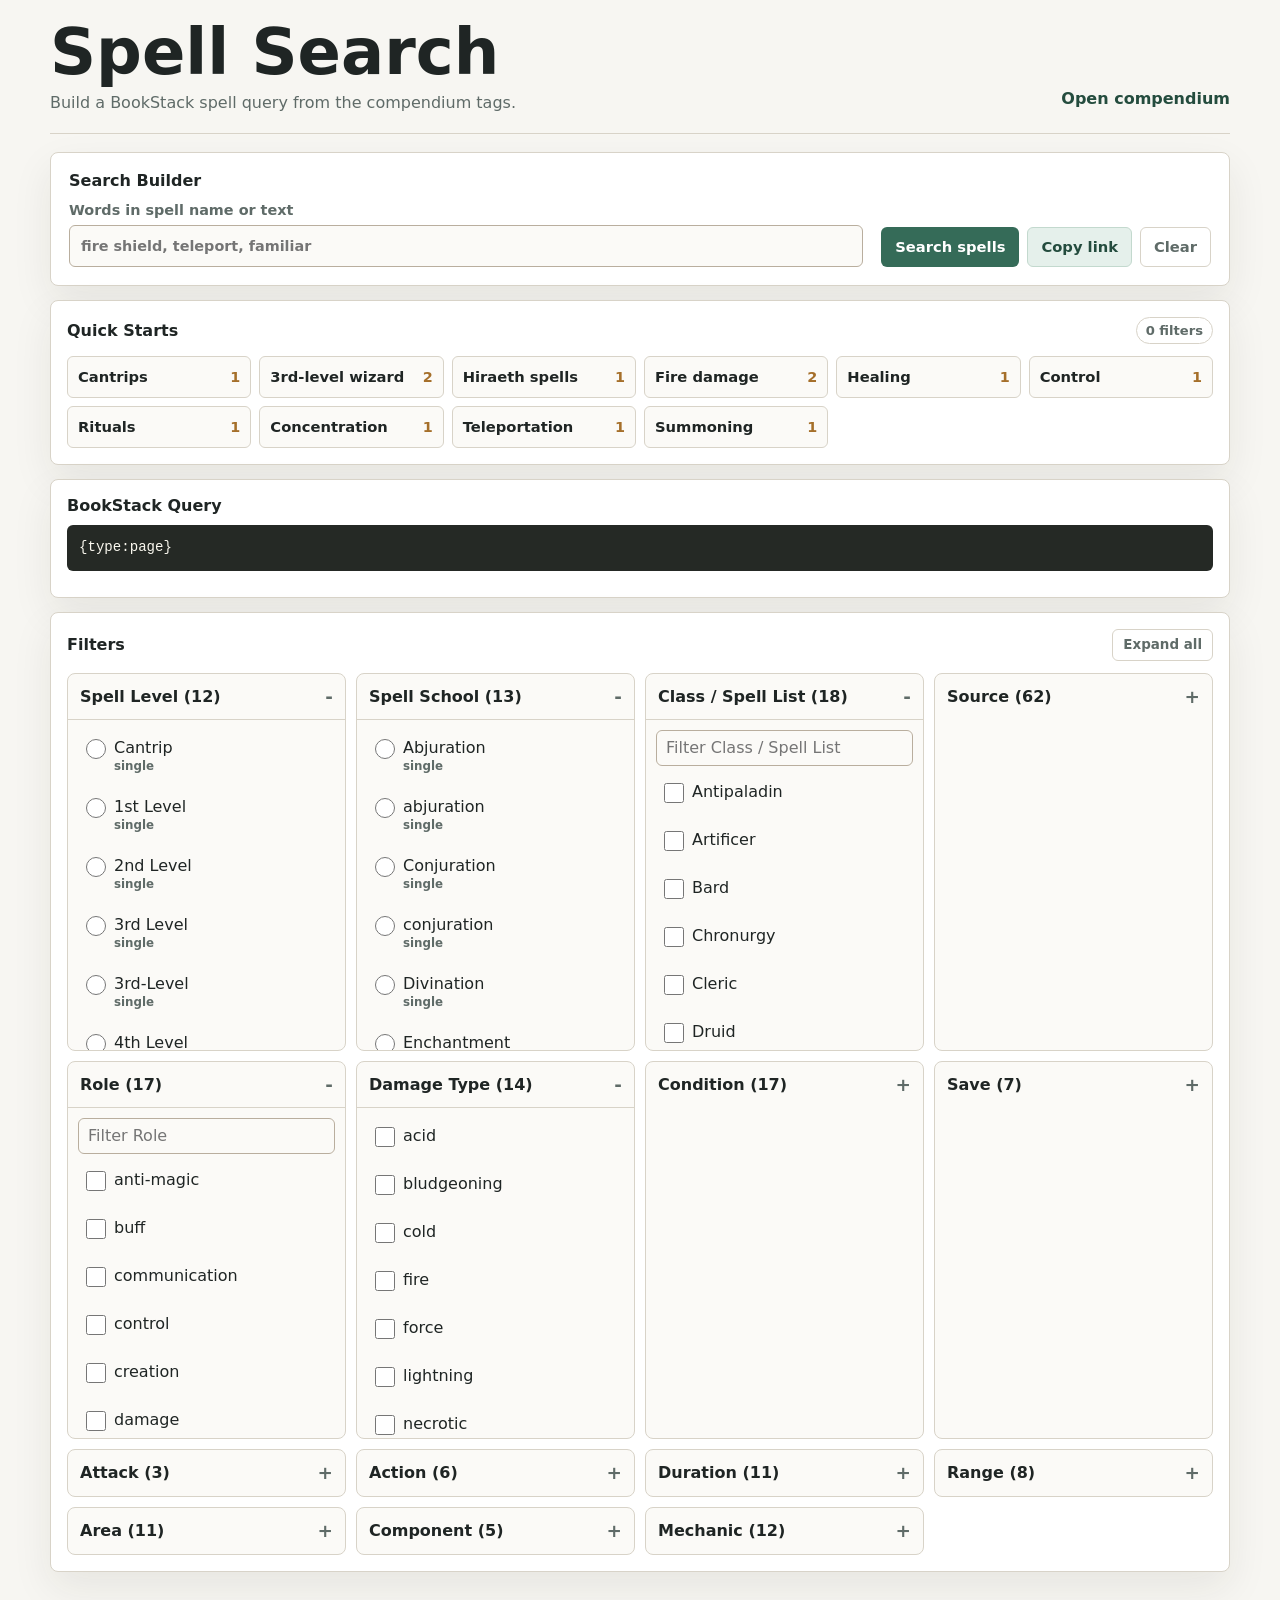
==== index.html @ f4d8d99d "made more accessiable" ====
<!doctype html>
<html lang="en">
  <head>
    <meta charset="utf-8">
    <meta name="viewport" content="width=device-width, initial-scale=1">
    <meta name="color-scheme" content="light">
    <title>HAG Spell Search</title>
    <meta name="description" content="Build BookStack search URLs for the Hiraeth spell compendium.">
    <link rel="stylesheet" href="./styles.css">
  </head>
  <body>
    <main class="shell">
      <header class="masthead">
        <div>
          <h1>Spell Search</h1>
          <p>Build a BookStack spell query from the compendium tags.</p>
        </div>
        <a class="plain-link" href="https://www.hiraeth.wiki/books/athenaeum-aetherius-compendium-of-arcane-grimoires" target="_top" rel="noreferrer">Open compendium</a>
      </header>

      <form id="spell-search-form" action="https://www.hiraeth.wiki/search" method="get" target="_top">
        <input id="bookstack-term" type="hidden" name="term" value="{type:page}">

        <section class="query-panel" aria-labelledby="query-heading">
          <div class="query-copy">
            <h2 id="query-heading">Search Builder</h2>
            <label class="text-field" for="free-text">
              <span>Words in spell name or text</span>
              <input id="free-text" type="search" autocomplete="off" placeholder="fire shield, teleport, familiar">
            </label>
          </div>

          <div class="query-actions">
            <button class="primary-button" type="submit">Search spells</button>
            <button class="secondary-button" type="button" data-copy-url>Copy link</button>
            <button class="ghost-button" type="button" data-clear>Clear</button>
          </div>
        </section>

        <section class="quick-panel" aria-labelledby="quick-heading">
          <div class="section-heading">
            <h2 id="quick-heading">Quick Starts</h2>
          <span id="result-count" class="count-badge" aria-live="polite">0 filters</span>
          </div>
          <div id="quick-presets" class="quick-grid"></div>
        </section>

        <section class="preview-panel" aria-labelledby="preview-heading">
          <h2 id="preview-heading">BookStack Query</h2>
          <code id="query-preview">{type:page}</code>
          <div id="selected-chips" class="chips" aria-live="polite"></div>
          <p id="copy-status" class="sr-only" aria-live="polite"></p>
        </section>

        <section class="filters" aria-labelledby="filters-heading">
          <div class="section-heading">
            <h2 id="filters-heading">Filters</h2>
            <button class="ghost-button small" type="button" data-expand-toggle aria-controls="filter-groups" aria-expanded="false">Expand all</button>
          </div>
          <div id="filter-groups" class="filter-grid"></div>
        </section>
      </form>

      <noscript>
        <p class="noscript">JavaScript is required for the builder. You can still use <a href="https://www.hiraeth.wiki/search?term=%7Btype%3Apage%7D" target="_top" rel="noreferrer">BookStack spell search</a>.</p>
      </noscript>
    </main>

    <script src="./app.js" defer></script>
  </body>
</html>
---- styles.css ----
:root {
  --bg: #f7f6f2;
  --surface: #ffffff;
  --surface-strong: #fbfaf7;
  --text: #1f2524;
  --muted: #5f6b68;
  --border: #d8d3c8;
  --border-strong: #b9ae9e;
  --accent: #356b58;
  --accent-dark: #244c3e;
  --accent-soft: #e5f0eb;
  --focus: #9b4f13;
  --focus-soft: rgba(155, 79, 19, 0.24);
  --gold: #a56f2a;
  --danger: #9a3d32;
  --shadow: 0 16px 40px rgba(44, 39, 31, 0.08);
  --radius: 8px;
  --font: ui-sans-serif, system-ui, -apple-system, BlinkMacSystemFont, "Segoe UI", sans-serif;
}

* {
  box-sizing: border-box;
}

html {
  background: var(--bg);
  color: var(--text);
  font-family: var(--font);
}

body {
  margin: 0;
  min-width: 320px;
}

button,
input {
  font: inherit;
}

.shell {
  width: min(1180px, calc(100% - 28px));
  margin: 0 auto;
  padding: 22px 0 32px;
}

.masthead {
  display: flex;
  align-items: end;
  justify-content: space-between;
  gap: 18px;
  margin-bottom: 18px;
  border-bottom: 1px solid var(--border);
  padding-bottom: 18px;
}

h1,
h2,
p {
  margin: 0;
}

h1 {
  font-size: clamp(2rem, 5vw, 4.5rem);
  line-height: 0.95;
  font-weight: 800;
  letter-spacing: 0;
}

h2 {
  font-size: 1rem;
  line-height: 1.2;
  font-weight: 800;
  letter-spacing: 0;
}

p {
  margin-top: 8px;
  color: var(--muted);
  line-height: 1.5;
}

.plain-link {
  align-items: center;
  color: var(--accent-dark);
  display: inline-flex;
  font-weight: 750;
  min-height: 32px;
  text-decoration: none;
  white-space: nowrap;
}

.plain-link:hover {
  text-decoration: underline;
}

.query-panel,
.quick-panel,
.preview-panel,
.filters {
  background: var(--surface);
  border: 1px solid var(--border);
  border-radius: var(--radius);
  box-shadow: var(--shadow);
  margin-bottom: 14px;
}

.query-panel {
  display: grid;
  grid-template-columns: minmax(0, 1fr) auto;
  gap: 18px;
  padding: 18px;
}

.query-copy {
  display: grid;
  gap: 12px;
}

.text-field {
  display: grid;
  gap: 7px;
  color: var(--muted);
  font-size: 0.9rem;
  font-weight: 700;
}

.text-field input,
.group-search {
  width: 100%;
  border: 1px solid var(--border-strong);
  border-radius: 6px;
  background: var(--surface-strong);
  color: var(--text);
  min-height: 42px;
  padding: 9px 11px;
  outline: none;
}

.text-field input:focus,
.group-search:focus {
  border-color: var(--focus);
  box-shadow: 0 0 0 3px var(--focus-soft);
}

.query-actions {
  display: flex;
  align-items: end;
  flex-wrap: wrap;
  justify-content: flex-end;
  gap: 8px;
}

button,
.primary-button,
.secondary-button,
.ghost-button {
  border-radius: 6px;
  border: 1px solid transparent;
  cursor: pointer;
  font-size: 0.92rem;
  font-weight: 800;
  line-height: 1;
  min-height: 40px;
  padding: 0 13px;
  transition: background 150ms ease, border-color 150ms ease, color 150ms ease, transform 150ms ease;
}

button:hover {
  transform: translateY(-1px);
}

button:focus-visible,
a:focus-visible,
summary:focus-visible,
label:has(input:focus-visible) {
  outline: 3px solid var(--focus);
  outline-offset: 2px;
}

.primary-button {
  background: var(--accent);
  color: white;
}

.primary-button:hover {
  background: var(--accent-dark);
}

.secondary-button {
  background: var(--accent-soft);
  border-color: #c3d9ce;
  color: var(--accent-dark);
}

.ghost-button {
  background: transparent;
  border-color: var(--border);
  color: var(--muted);
}

.ghost-button:hover {
  border-color: var(--border-strong);
  color: var(--text);
}

.small {
  min-height: 32px;
  padding: 0 10px;
  font-size: 0.84rem;
}

.quick-panel,
.preview-panel,
.filters {
  padding: 16px;
}

.section-heading {
  display: flex;
  align-items: center;
  justify-content: space-between;
  gap: 12px;
  margin-bottom: 12px;
}

.count-badge {
  border: 1px solid var(--border);
  border-radius: 999px;
  color: var(--muted);
  font-size: 0.82rem;
  font-weight: 800;
  padding: 5px 9px;
  white-space: nowrap;
}

.quick-grid {
  display: grid;
  grid-template-columns: repeat(auto-fit, minmax(160px, 1fr));
  gap: 8px;
}

.quick-button {
  align-items: center;
  background: var(--surface-strong);
  border: 1px solid var(--border);
  color: var(--text);
  display: flex;
  justify-content: space-between;
  min-height: 42px;
  padding: 0 10px;
  text-align: left;
  width: 100%;
}

.quick-button span {
  color: var(--gold);
  font-size: 0.9rem;
  padding-left: 8px;
}

.quick-button:hover {
  border-color: var(--accent);
  background: var(--accent-soft);
}

#query-preview {
  display: block;
  background: #252925;
  border-radius: 6px;
  color: #f9f7ee;
  font-family: ui-monospace, SFMono-Regular, Menlo, Monaco, Consolas, "Liberation Mono", monospace;
  font-size: 0.88rem;
  line-height: 1.55;
  margin-top: 10px;
  overflow-wrap: anywhere;
  padding: 12px;
}

.chips {
  display: flex;
  flex-wrap: wrap;
  gap: 7px;
  margin-top: 10px;
}

.chip {
  align-items: center;
  background: var(--accent-soft);
  border: 1px solid #c3d9ce;
  border-radius: 999px;
  color: var(--accent-dark);
  display: inline-flex;
  font-size: 0.82rem;
  font-weight: 800;
  gap: 6px;
  line-height: 1.1;
  min-height: 30px;
  padding: 0 8px 0 10px;
}

.chip button {
  background: transparent;
  border: 0;
  color: inherit;
  min-height: 22px;
  padding: 0 2px;
}

.filter-grid {
  display: grid;
  grid-template-columns: repeat(auto-fit, minmax(250px, 1fr));
  gap: 10px;
}

details {
  background: var(--surface-strong);
  border: 1px solid var(--border);
  border-radius: var(--radius);
  overflow: clip;
}

summary {
  align-items: center;
  cursor: pointer;
  display: flex;
  justify-content: space-between;
  list-style: none;
  min-height: 46px;
  padding: 0 12px;
  font-weight: 850;
}

summary::-webkit-details-marker {
  display: none;
}

summary::after {
  color: var(--muted);
  content: "+";
  font-size: 1.15rem;
  font-weight: 900;
}

details[open] summary {
  border-bottom: 1px solid var(--border);
}

details[open] summary::after {
  content: "-";
}

.group-body {
  display: grid;
  gap: 8px;
  max-height: 330px;
  overflow: auto;
  padding: 10px;
}

.option-fieldset {
  border: 0;
  display: grid;
  gap: 8px;
  margin: 0;
  min-inline-size: 0;
  padding: 0;
}

.group-search {
  min-height: 36px;
  padding: 7px 9px;
}

.option {
  align-items: start;
  border: 1px solid transparent;
  border-radius: 6px;
  cursor: pointer;
  display: grid;
  gap: 8px;
  grid-template-columns: 20px minmax(0, 1fr);
  min-height: 40px;
  padding: 7px;
}

.option:hover {
  background: #f0ece3;
}

.option input {
  accent-color: var(--accent);
  height: 20px;
  margin: 1px 0 0;
  width: 20px;
}

.option-text {
  overflow-wrap: anywhere;
}

.option-meta {
  color: var(--muted);
  display: block;
  font-size: 0.74rem;
  font-weight: 750;
  margin-top: 2px;
}

.option:has(input:checked) {
  background: var(--accent-soft);
  border-color: #c3d9ce;
}

.is-hidden {
  display: none;
}

.noscript {
  background: white;
  border: 1px solid var(--danger);
  border-radius: var(--radius);
  color: var(--danger);
  padding: 12px;
}

.sr-only {
  border: 0;
  clip: rect(0 0 0 0);
  clip-path: inset(50%);
  height: 1px;
  margin: -1px;
  overflow: hidden;
  padding: 0;
  position: absolute;
  white-space: nowrap;
  width: 1px;
}

@media (max-width: 760px) {
  .shell {
    width: min(100% - 20px, 1180px);
    padding-top: 14px;
  }

  .masthead,
  .query-panel {
    grid-template-columns: 1fr;
  }

  .masthead {
    align-items: start;
  }

  .query-actions {
    justify-content: start;
  }

  .query-actions button {
    flex: 1 1 145px;
  }

  .filter-grid {
    grid-template-columns: 1fr;
  }
}

@media (prefers-reduced-motion: reduce) {
  *,
  *::before,
  *::after {
    scroll-behavior: auto !important;
    transition-duration: 0.01ms !important;
  }

  button:hover {
    transform: none;
  }
}
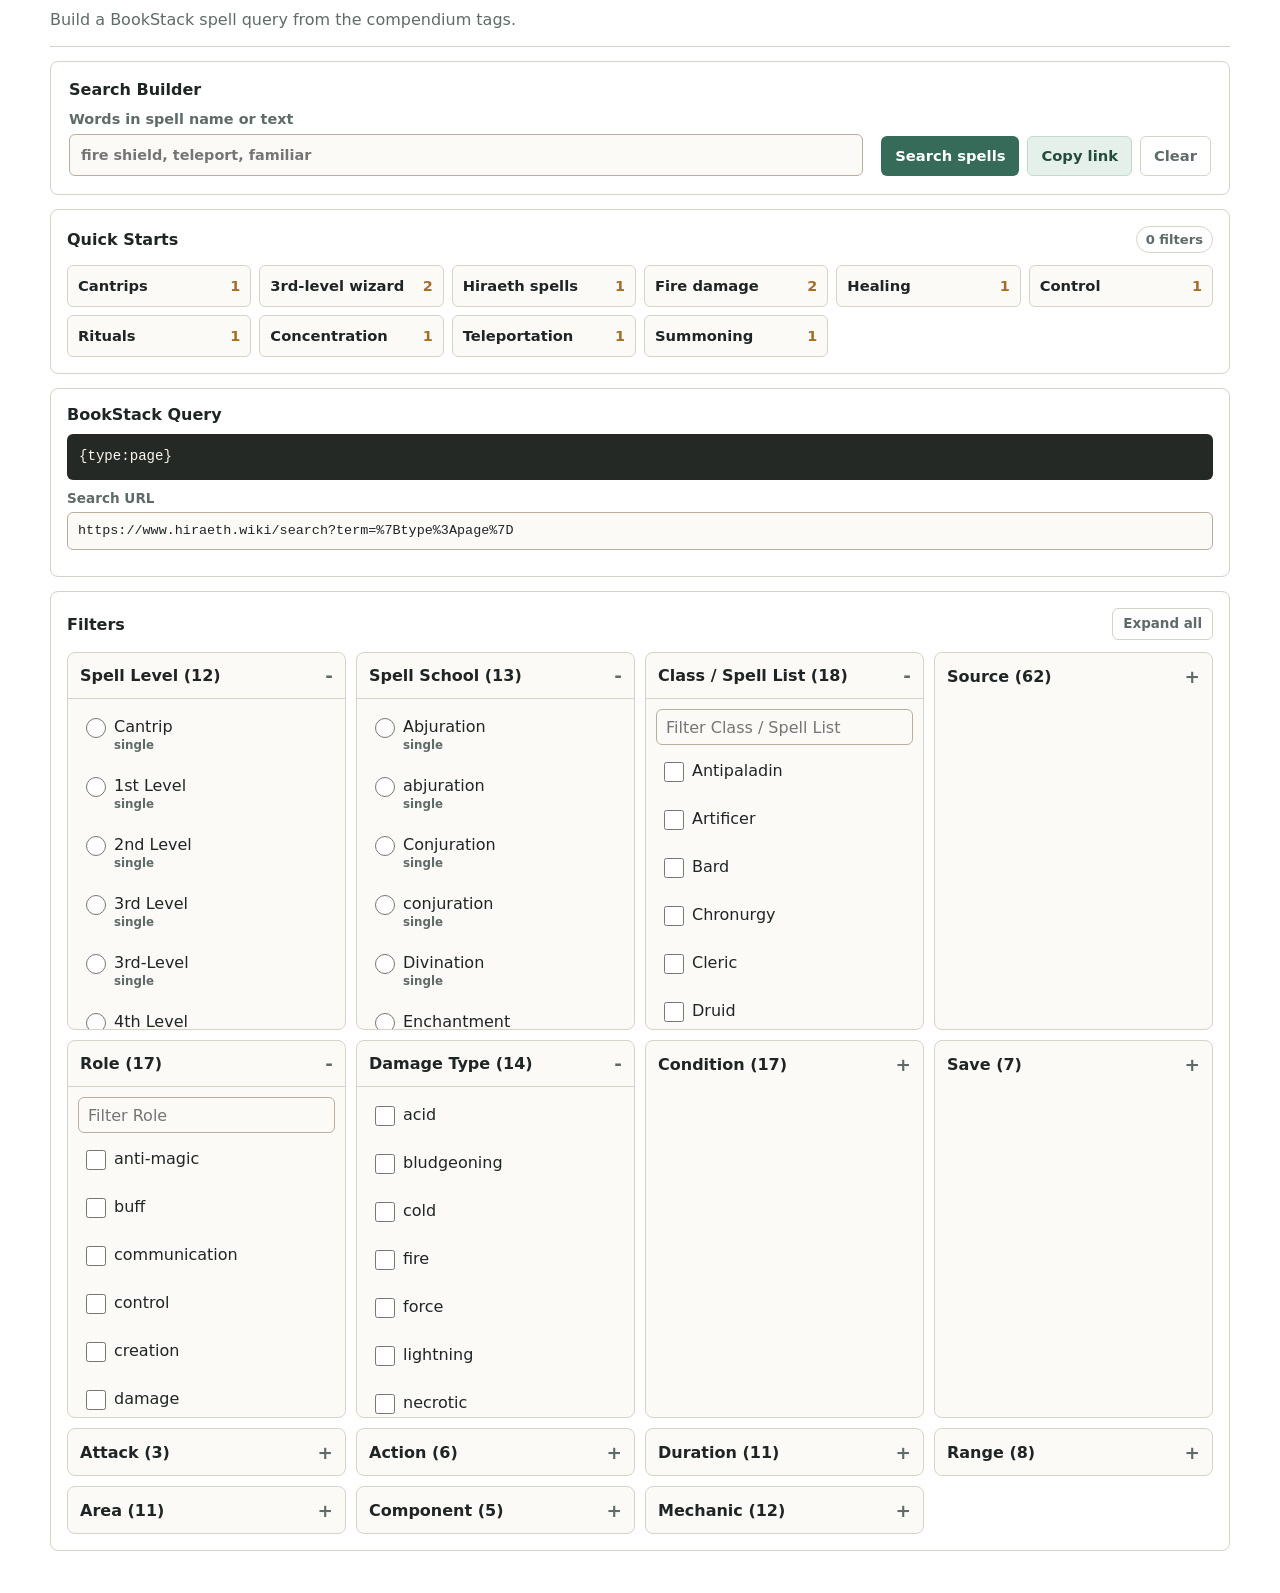
==== commit d5739c22: "Add theme support and URL copy fallback" ====
--- a/index.html
+++ b/index.html
@@ -3,19 +3,23 @@
   <head>
     <meta charset="utf-8">
     <meta name="viewport" content="width=device-width, initial-scale=1">
-    <meta name="color-scheme" content="light">
+    <meta name="color-scheme" content="light dark">
     <title>HAG Spell Search</title>
     <meta name="description" content="Build BookStack search URLs for the Hiraeth spell compendium.">
-    <link rel="stylesheet" href="./styles.css">
+    <link rel="stylesheet" href="./styles.css?v=20260628d">
+    <script>
+      (() => {
+        const theme = new URLSearchParams(window.location.search).get("theme");
+        if (theme === "light" || theme === "dark") document.documentElement.dataset.theme = theme;
+      })();
+    </script>
   </head>
   <body>
     <main class="shell">
       <header class="masthead">
         <div>
-          <h1>Spell Search</h1>
           <p>Build a BookStack spell query from the compendium tags.</p>
         </div>
-        <a class="plain-link" href="https://www.hiraeth.wiki/books/athenaeum-aetherius-compendium-of-arcane-grimoires" target="_top" rel="noreferrer">Open compendium</a>
       </header>
 
       <form id="spell-search-form" action="https://www.hiraeth.wiki/search" method="get" target="_top">
@@ -40,7 +44,7 @@
         <section class="quick-panel" aria-labelledby="quick-heading">
           <div class="section-heading">
             <h2 id="quick-heading">Quick Starts</h2>
-          <span id="result-count" class="count-badge" aria-live="polite">0 filters</span>
+            <span id="result-count" class="count-badge" aria-live="polite">0 filters</span>
           </div>
           <div id="quick-presets" class="quick-grid"></div>
         </section>
@@ -48,8 +52,12 @@
         <section class="preview-panel" aria-labelledby="preview-heading">
           <h2 id="preview-heading">BookStack Query</h2>
           <code id="query-preview">{type:page}</code>
+          <label class="url-field" for="search-url-output">
+            <span>Search URL</span>
+            <input id="search-url-output" type="url" readonly value="https://www.hiraeth.wiki/search?term=%7Btype%3Apage%7D">
+          </label>
           <div id="selected-chips" class="chips" aria-live="polite"></div>
-          <p id="copy-status" class="sr-only" aria-live="polite"></p>
+          <p id="copy-status" class="copy-status" aria-live="polite"></p>
         </section>
 
         <section class="filters" aria-labelledby="filters-heading">
@@ -66,6 +74,6 @@
       </noscript>
     </main>
 
-    <script src="./app.js" defer></script>
+    <script src="./app.js?v=20260628c" defer></script>
   </body>
 </html>
--- a/styles.css
+++ b/styles.css
@@ -1,5 +1,6 @@
 :root {
-  --bg: #f7f6f2;
+  color-scheme: light;
+  --bg: transparent;
   --surface: #ffffff;
   --surface-strong: #fbfaf7;
   --text: #1f2524;
@@ -9,13 +10,64 @@
   --accent: #356b58;
   --accent-dark: #244c3e;
   --accent-soft: #e5f0eb;
+  --accent-text: #ffffff;
+  --chip-border: #c3d9ce;
+  --hover: #f0ece3;
+  --code-bg: #252925;
+  --code-text: #f9f7ee;
   --focus: #9b4f13;
-  --focus-soft: rgba(155, 79, 19, 0.24);
   --gold: #a56f2a;
   --danger: #9a3d32;
-  --shadow: 0 16px 40px rgba(44, 39, 31, 0.08);
   --radius: 8px;
   --font: ui-sans-serif, system-ui, -apple-system, BlinkMacSystemFont, "Segoe UI", sans-serif;
+}
+
+:root[data-theme="light"] {
+  color-scheme: light;
+}
+
+:root[data-theme="dark"] {
+  color-scheme: dark;
+  --surface: #242424;
+  --surface-strong: #1e1f1e;
+  --text: #eee9de;
+  --muted: #bbb2a6;
+  --border: #4a4640;
+  --border-strong: #665f55;
+  --accent: #6fb293;
+  --accent-dark: #98d2b8;
+  --accent-soft: #243d34;
+  --accent-text: #10231b;
+  --chip-border: #38624f;
+  --hover: #2d2a25;
+  --code-bg: #111613;
+  --code-text: #f4efe4;
+  --focus: #cf8b3f;
+  --gold: #d4a35f;
+  --danger: #ef9387;
+}
+
+@media (prefers-color-scheme: dark) {
+  :root:not([data-theme="light"]) {
+    color-scheme: dark;
+    --surface: #242424;
+    --surface-strong: #1e1f1e;
+    --text: #eee9de;
+    --muted: #bbb2a6;
+    --border: #4a4640;
+    --border-strong: #665f55;
+    --accent: #6fb293;
+    --accent-dark: #98d2b8;
+    --accent-soft: #243d34;
+    --accent-text: #10231b;
+    --chip-border: #38624f;
+    --hover: #2d2a25;
+    --code-bg: #111613;
+    --code-text: #f4efe4;
+    --focus: #cf8b3f;
+    --gold: #d4a35f;
+    --danger: #ef9387;
+  }
 }
 
 * {
@@ -39,19 +91,15 @@
 }
 
 .shell {
-  width: min(1180px, calc(100% - 28px));
+  width: min(1180px, 100%);
   margin: 0 auto;
-  padding: 22px 0 32px;
+  padding: 0 0 28px;
 }
 
 .masthead {
-  display: flex;
-  align-items: end;
-  justify-content: space-between;
-  gap: 18px;
-  margin-bottom: 18px;
+  margin-bottom: 14px;
   border-bottom: 1px solid var(--border);
-  padding-bottom: 18px;
+  padding-bottom: 14px;
 }
 
 h1,
@@ -61,8 +109,8 @@
 }
 
 h1 {
-  font-size: clamp(2rem, 5vw, 4.5rem);
-  line-height: 0.95;
+  font-size: clamp(2rem, 4vw, 3.25rem);
+  line-height: 1;
   font-weight: 800;
   letter-spacing: 0;
 }
@@ -101,7 +149,6 @@
   background: var(--surface);
   border: 1px solid var(--border);
   border-radius: var(--radius);
-  box-shadow: var(--shadow);
   margin-bottom: 14px;
 }
 
@@ -140,7 +187,8 @@
 .text-field input:focus,
 .group-search:focus {
   border-color: var(--focus);
-  box-shadow: 0 0 0 3px var(--focus-soft);
+  outline: 3px solid var(--focus);
+  outline-offset: 2px;
 }
 
 .query-actions {
@@ -163,11 +211,7 @@
   line-height: 1;
   min-height: 40px;
   padding: 0 13px;
-  transition: background 150ms ease, border-color 150ms ease, color 150ms ease, transform 150ms ease;
-}
-
-button:hover {
-  transform: translateY(-1px);
+  transition: background 150ms ease, border-color 150ms ease, color 150ms ease;
 }
 
 button:focus-visible,
@@ -180,7 +224,7 @@
 
 .primary-button {
   background: var(--accent);
-  color: white;
+  color: var(--accent-text);
 }
 
 .primary-button:hover {
@@ -189,7 +233,7 @@
 
 .secondary-button {
   background: var(--accent-soft);
-  border-color: #c3d9ce;
+  border-color: var(--chip-border);
   color: var(--accent-dark);
 }
 
@@ -266,9 +310,9 @@
 
 #query-preview {
   display: block;
-  background: #252925;
+  background: var(--code-bg);
   border-radius: 6px;
-  color: #f9f7ee;
+  color: var(--code-text);
   font-family: ui-monospace, SFMono-Regular, Menlo, Monaco, Consolas, "Liberation Mono", monospace;
   font-size: 0.88rem;
   line-height: 1.55;
@@ -277,6 +321,35 @@
   padding: 12px;
 }
 
+.url-field {
+  color: var(--muted);
+  display: grid;
+  font-size: 0.85rem;
+  font-weight: 800;
+  gap: 6px;
+  margin-top: 10px;
+}
+
+.url-field input {
+  border: 1px solid var(--border-strong);
+  border-radius: 6px;
+  background: var(--surface-strong);
+  color: var(--text);
+  font: 0.84rem/1.4 ui-monospace, SFMono-Regular, Menlo, Monaco, Consolas, "Liberation Mono", monospace;
+  min-height: 38px;
+  overflow: hidden;
+  padding: 8px 10px;
+  text-overflow: ellipsis;
+  white-space: nowrap;
+  width: 100%;
+}
+
+.url-field input:focus {
+  border-color: var(--focus);
+  outline: 3px solid var(--focus);
+  outline-offset: 2px;
+}
+
 .chips {
   display: flex;
   flex-wrap: wrap;
@@ -287,7 +360,7 @@
 .chip {
   align-items: center;
   background: var(--accent-soft);
-  border: 1px solid #c3d9ce;
+  border: 1px solid var(--chip-border);
   border-radius: 999px;
   color: var(--accent-dark);
   display: inline-flex;
@@ -303,8 +376,9 @@
   background: transparent;
   border: 0;
   color: inherit;
-  min-height: 22px;
-  padding: 0 2px;
+  min-height: 24px;
+  min-width: 24px;
+  padding: 0;
 }
 
 .filter-grid {
@@ -385,7 +459,7 @@
 }
 
 .option:hover {
-  background: #f0ece3;
+  background: var(--hover);
 }
 
 .option input {
@@ -409,7 +483,7 @@
 
 .option:has(input:checked) {
   background: var(--accent-soft);
-  border-color: #c3d9ce;
+  border-color: var(--chip-border);
 }
 
 .is-hidden {
@@ -417,11 +491,22 @@
 }
 
 .noscript {
-  background: white;
+  background: var(--surface);
   border: 1px solid var(--danger);
   border-radius: var(--radius);
   color: var(--danger);
   padding: 12px;
+}
+
+.copy-status {
+  color: var(--muted);
+  font-size: 0.86rem;
+  font-weight: 700;
+  margin-top: 8px;
+}
+
+.copy-status:empty {
+  display: none;
 }
 
 .sr-only {
@@ -439,8 +524,7 @@
 
 @media (max-width: 760px) {
   .shell {
-    width: min(100% - 20px, 1180px);
-    padding-top: 14px;
+    width: calc(100% - 20px);
   }
 
   .masthead,
@@ -472,8 +556,4 @@
     scroll-behavior: auto !important;
     transition-duration: 0.01ms !important;
   }
-
-  button:hover {
-    transform: none;
-  }
-}
+}
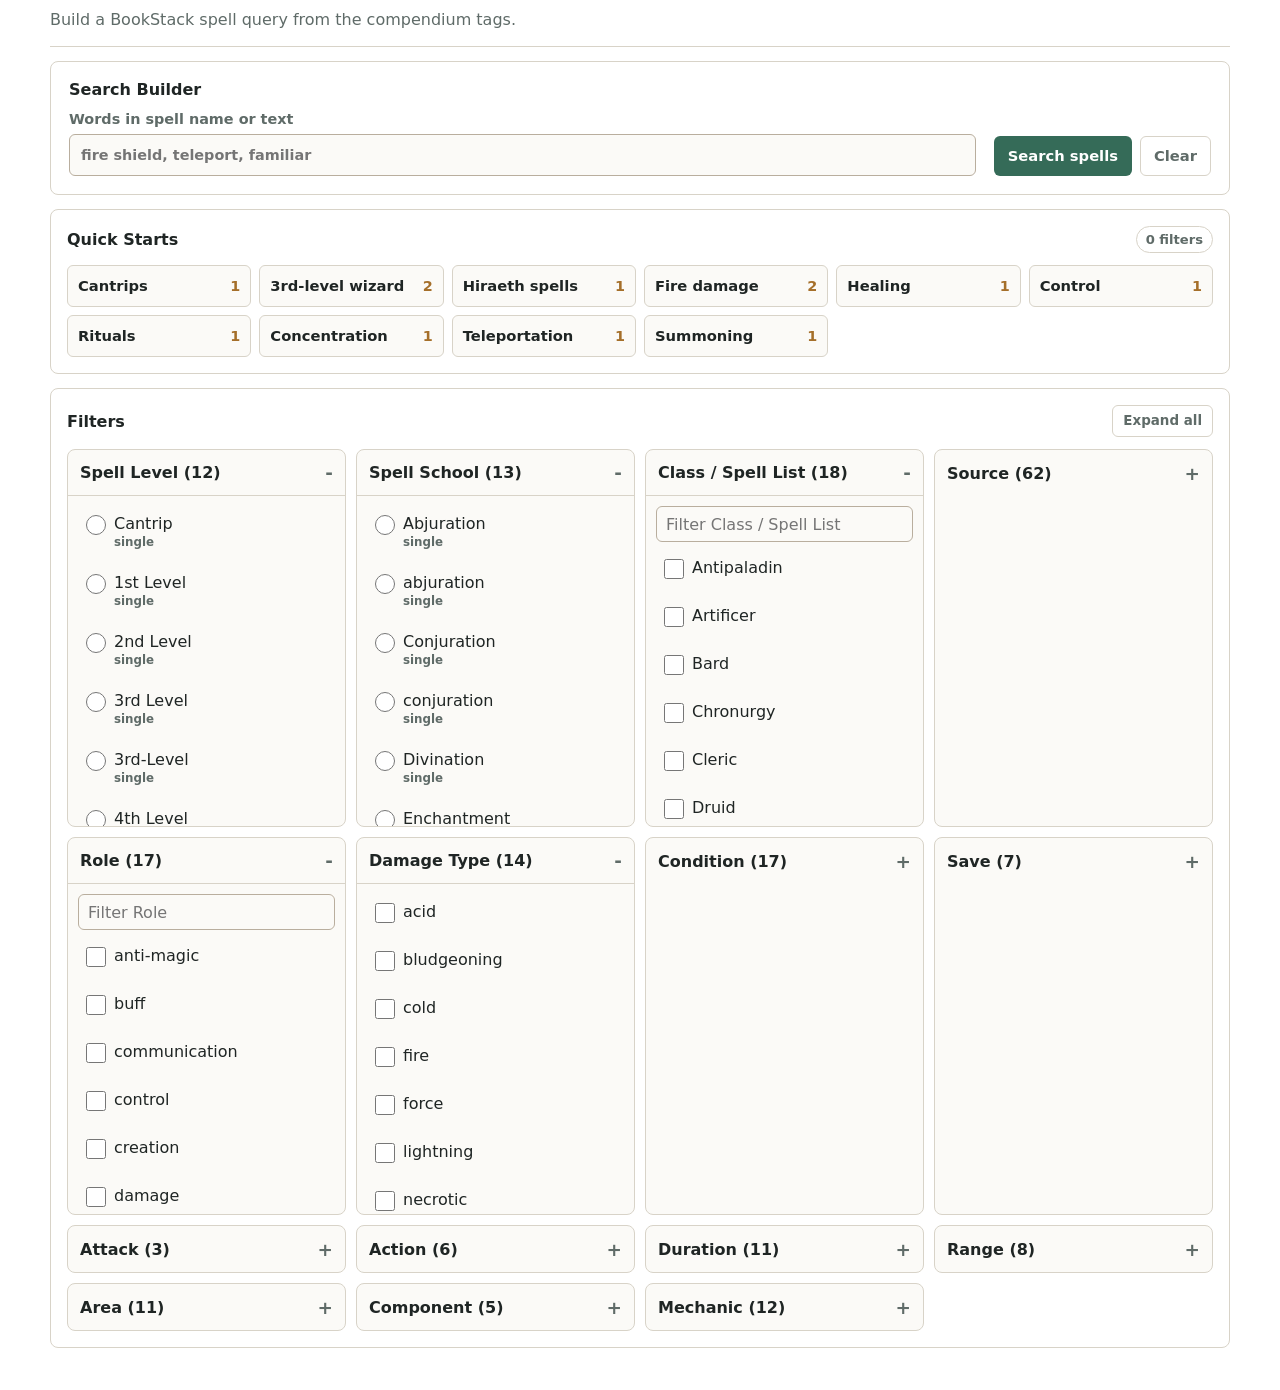
==== commit f3e5cfb6: "Remove query preview and copy link" ====
--- a/index.html
+++ b/index.html
@@ -6,7 +6,7 @@
     <meta name="color-scheme" content="light dark">
     <title>HAG Spell Search</title>
     <meta name="description" content="Build BookStack search URLs for the Hiraeth spell compendium.">
-    <link rel="stylesheet" href="./styles.css?v=20260628d">
+    <link rel="stylesheet" href="./styles.css?v=20260628e">
     <script>
       (() => {
         const theme = new URLSearchParams(window.location.search).get("theme");
@@ -36,7 +36,6 @@
 
           <div class="query-actions">
             <button class="primary-button" type="submit">Search spells</button>
-            <button class="secondary-button" type="button" data-copy-url>Copy link</button>
             <button class="ghost-button" type="button" data-clear>Clear</button>
           </div>
         </section>
@@ -47,17 +46,6 @@
             <span id="result-count" class="count-badge" aria-live="polite">0 filters</span>
           </div>
           <div id="quick-presets" class="quick-grid"></div>
-        </section>
-
-        <section class="preview-panel" aria-labelledby="preview-heading">
-          <h2 id="preview-heading">BookStack Query</h2>
-          <code id="query-preview">{type:page}</code>
-          <label class="url-field" for="search-url-output">
-            <span>Search URL</span>
-            <input id="search-url-output" type="url" readonly value="https://www.hiraeth.wiki/search?term=%7Btype%3Apage%7D">
-          </label>
-          <div id="selected-chips" class="chips" aria-live="polite"></div>
-          <p id="copy-status" class="copy-status" aria-live="polite"></p>
         </section>
 
         <section class="filters" aria-labelledby="filters-heading">
@@ -74,6 +62,6 @@
       </noscript>
     </main>
 
-    <script src="./app.js?v=20260628c" defer></script>
+    <script src="./app.js?v=20260628d" defer></script>
   </body>
 </html>
--- a/styles.css
+++ b/styles.css
@@ -13,8 +13,6 @@
   --accent-text: #ffffff;
   --chip-border: #c3d9ce;
   --hover: #f0ece3;
-  --code-bg: #252925;
-  --code-text: #f9f7ee;
   --focus: #9b4f13;
   --gold: #a56f2a;
   --danger: #9a3d32;
@@ -40,8 +38,6 @@
   --accent-text: #10231b;
   --chip-border: #38624f;
   --hover: #2d2a25;
-  --code-bg: #111613;
-  --code-text: #f4efe4;
   --focus: #cf8b3f;
   --gold: #d4a35f;
   --danger: #ef9387;
@@ -62,8 +58,6 @@
     --accent-text: #10231b;
     --chip-border: #38624f;
     --hover: #2d2a25;
-    --code-bg: #111613;
-    --code-text: #f4efe4;
     --focus: #cf8b3f;
     --gold: #d4a35f;
     --danger: #ef9387;
@@ -128,23 +122,8 @@
   line-height: 1.5;
 }
 
-.plain-link {
-  align-items: center;
-  color: var(--accent-dark);
-  display: inline-flex;
-  font-weight: 750;
-  min-height: 32px;
-  text-decoration: none;
-  white-space: nowrap;
-}
-
-.plain-link:hover {
-  text-decoration: underline;
-}
-
 .query-panel,
 .quick-panel,
-.preview-panel,
 .filters {
   background: var(--surface);
   border: 1px solid var(--border);
@@ -201,7 +180,6 @@
 
 button,
 .primary-button,
-.secondary-button,
 .ghost-button {
   border-radius: 6px;
   border: 1px solid transparent;
@@ -231,12 +209,6 @@
   background: var(--accent-dark);
 }
 
-.secondary-button {
-  background: var(--accent-soft);
-  border-color: var(--chip-border);
-  color: var(--accent-dark);
-}
-
 .ghost-button {
   background: transparent;
   border-color: var(--border);
@@ -255,7 +227,6 @@
 }
 
 .quick-panel,
-.preview-panel,
 .filters {
   padding: 16px;
 }
@@ -308,79 +279,6 @@
   background: var(--accent-soft);
 }
 
-#query-preview {
-  display: block;
-  background: var(--code-bg);
-  border-radius: 6px;
-  color: var(--code-text);
-  font-family: ui-monospace, SFMono-Regular, Menlo, Monaco, Consolas, "Liberation Mono", monospace;
-  font-size: 0.88rem;
-  line-height: 1.55;
-  margin-top: 10px;
-  overflow-wrap: anywhere;
-  padding: 12px;
-}
-
-.url-field {
-  color: var(--muted);
-  display: grid;
-  font-size: 0.85rem;
-  font-weight: 800;
-  gap: 6px;
-  margin-top: 10px;
-}
-
-.url-field input {
-  border: 1px solid var(--border-strong);
-  border-radius: 6px;
-  background: var(--surface-strong);
-  color: var(--text);
-  font: 0.84rem/1.4 ui-monospace, SFMono-Regular, Menlo, Monaco, Consolas, "Liberation Mono", monospace;
-  min-height: 38px;
-  overflow: hidden;
-  padding: 8px 10px;
-  text-overflow: ellipsis;
-  white-space: nowrap;
-  width: 100%;
-}
-
-.url-field input:focus {
-  border-color: var(--focus);
-  outline: 3px solid var(--focus);
-  outline-offset: 2px;
-}
-
-.chips {
-  display: flex;
-  flex-wrap: wrap;
-  gap: 7px;
-  margin-top: 10px;
-}
-
-.chip {
-  align-items: center;
-  background: var(--accent-soft);
-  border: 1px solid var(--chip-border);
-  border-radius: 999px;
-  color: var(--accent-dark);
-  display: inline-flex;
-  font-size: 0.82rem;
-  font-weight: 800;
-  gap: 6px;
-  line-height: 1.1;
-  min-height: 30px;
-  padding: 0 8px 0 10px;
-}
-
-.chip button {
-  background: transparent;
-  border: 0;
-  color: inherit;
-  min-height: 24px;
-  min-width: 24px;
-  padding: 0;
-}
-
 .filter-grid {
   display: grid;
   grid-template-columns: repeat(auto-fit, minmax(250px, 1fr));
@@ -496,17 +394,6 @@
   border-radius: var(--radius);
   color: var(--danger);
   padding: 12px;
-}
-
-.copy-status {
-  color: var(--muted);
-  font-size: 0.86rem;
-  font-weight: 700;
-  margin-top: 8px;
-}
-
-.copy-status:empty {
-  display: none;
 }
 
 .sr-only {
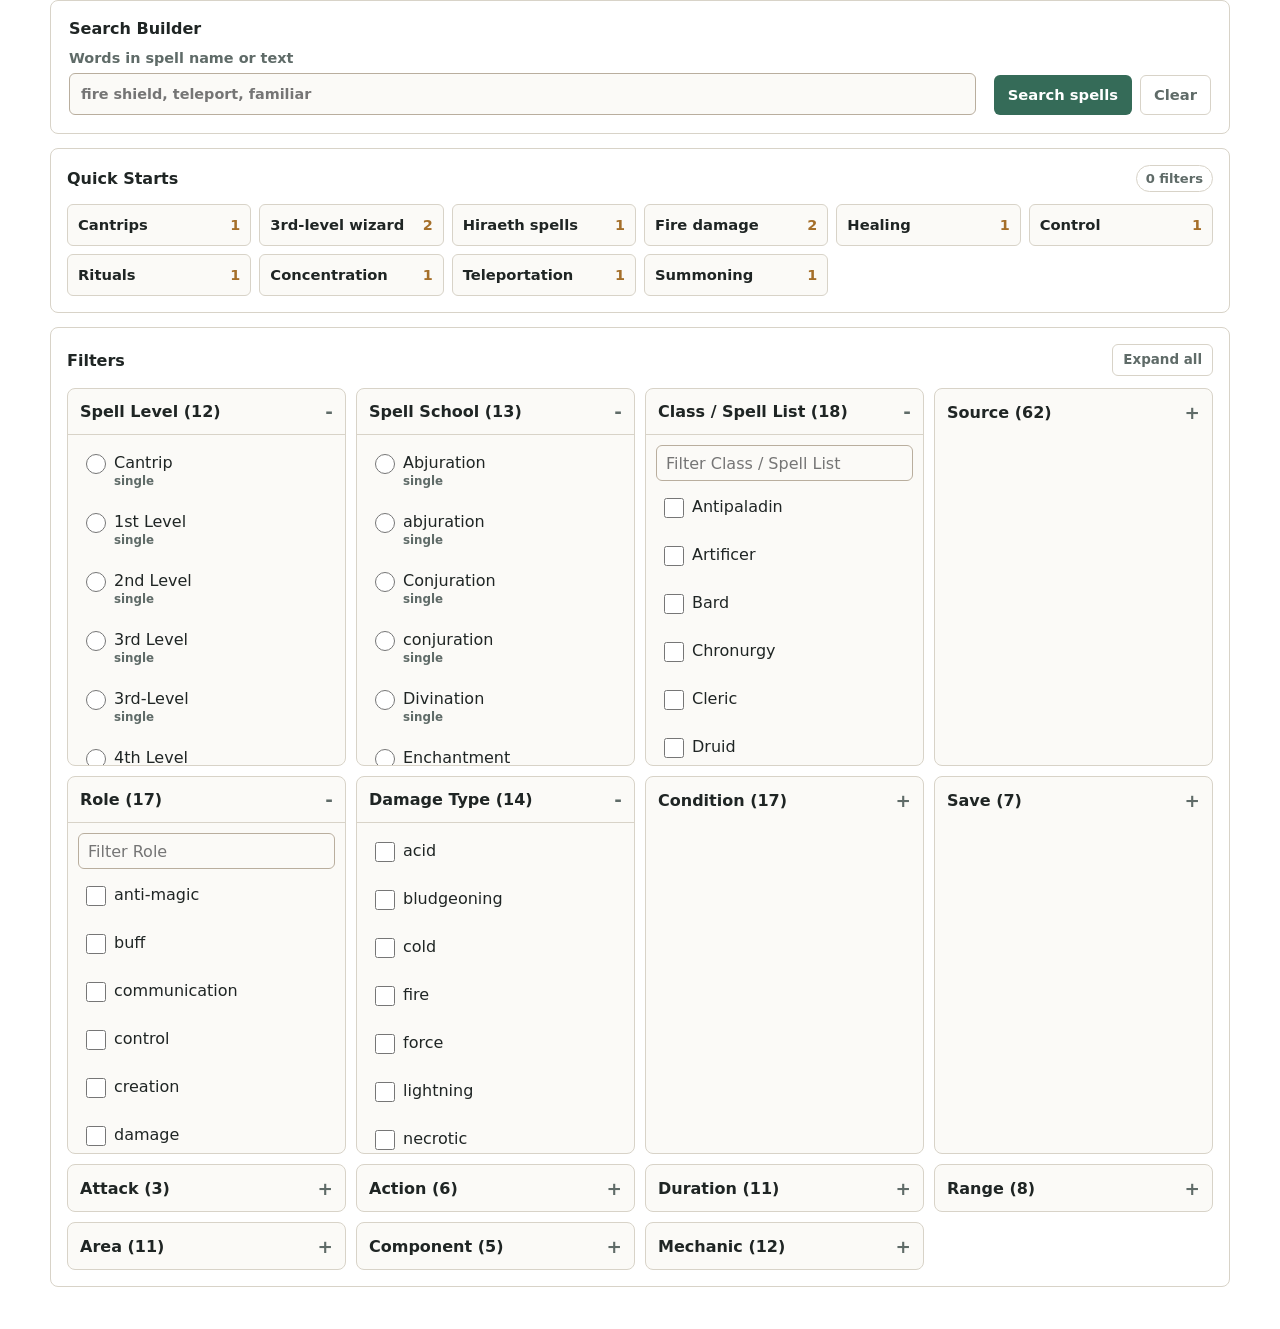
==== commit e04fb608: "Remove redundant spell search masthead" ====
--- a/index.html
+++ b/index.html
@@ -6,7 +6,7 @@
     <meta name="color-scheme" content="light dark">
     <title>HAG Spell Search</title>
     <meta name="description" content="Build BookStack search URLs for the Hiraeth spell compendium.">
-    <link rel="stylesheet" href="./styles.css?v=20260628e">
+    <link rel="stylesheet" href="./styles.css?v=20260628f">
     <script>
       (() => {
         const theme = new URLSearchParams(window.location.search).get("theme");
@@ -16,12 +16,6 @@
   </head>
   <body>
     <main class="shell">
-      <header class="masthead">
-        <div>
-          <p>Build a BookStack spell query from the compendium tags.</p>
-        </div>
-      </header>
-
       <form id="spell-search-form" action="https://www.hiraeth.wiki/search" method="get" target="_top">
         <input id="bookstack-term" type="hidden" name="term" value="{type:page}">
 
--- a/styles.css
+++ b/styles.css
@@ -90,23 +90,9 @@
   padding: 0 0 28px;
 }
 
-.masthead {
-  margin-bottom: 14px;
-  border-bottom: 1px solid var(--border);
-  padding-bottom: 14px;
-}
-
-h1,
 h2,
 p {
   margin: 0;
-}
-
-h1 {
-  font-size: clamp(2rem, 4vw, 3.25rem);
-  line-height: 1;
-  font-weight: 800;
-  letter-spacing: 0;
 }
 
 h2 {
@@ -414,13 +400,8 @@
     width: calc(100% - 20px);
   }
 
-  .masthead,
   .query-panel {
     grid-template-columns: 1fr;
-  }
-
-  .masthead {
-    align-items: start;
   }
 
   .query-actions {
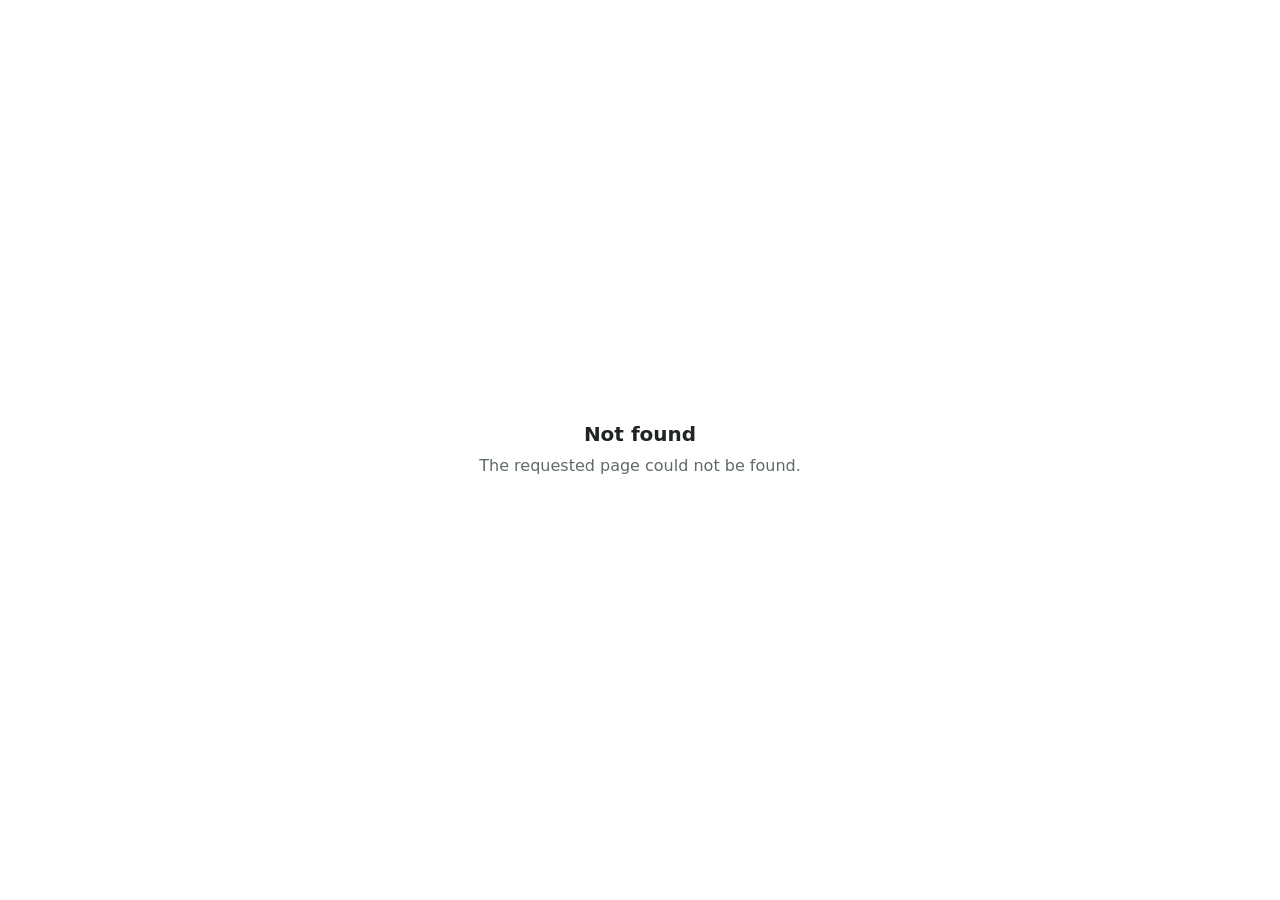
==== commit f85afe1e: "Block direct access to spell search embed" ====
--- a/index.html
+++ b/index.html
@@ -4,18 +4,63 @@
     <meta charset="utf-8">
     <meta name="viewport" content="width=device-width, initial-scale=1">
     <meta name="color-scheme" content="light dark">
-    <title>HAG Spell Search</title>
-    <meta name="description" content="Build BookStack search URLs for the Hiraeth spell compendium.">
+    <meta name="robots" content="noindex, nofollow, noarchive, nosnippet, noimageindex">
+    <meta name="googlebot" content="noindex, nofollow, noarchive, nosnippet, noimageindex">
+    <title>Not Found</title>
+    <link rel="icon" href="./favicon.svg" type="image/svg+xml">
     <link rel="stylesheet" href="./styles.css?v=20260628f">
     <script>
       (() => {
+        const allowedReferrerOrigins = new Set(["https://www.hiraeth.wiki"]);
+        let isEmbedded = false;
+        let referrerOrigin = "";
+
+        try {
+          isEmbedded = window.self !== window.top;
+        } catch {
+          isEmbedded = true;
+        }
+
+        try {
+          referrerOrigin = document.referrer ? new URL(document.referrer).origin : "";
+        } catch {
+          referrerOrigin = "";
+        }
+
+        if (!isEmbedded || !allowedReferrerOrigins.has(referrerOrigin)) {
+          document.documentElement.dataset.embedAccess = "blocked";
+          window.addEventListener(
+            "DOMContentLoaded",
+            () => {
+              document.body.replaceChildren();
+
+              const shell = document.createElement("main");
+              shell.className = "blocked-shell";
+
+              const heading = document.createElement("h1");
+              heading.textContent = "Not found";
+
+              const message = document.createElement("p");
+              message.textContent = "The requested page could not be found.";
+
+              shell.append(heading, message);
+              document.body.append(shell);
+            },
+            { once: true }
+          );
+          return;
+        }
+
+        document.documentElement.dataset.embedAccess = "allowed";
+        document.title = "HAG Spell Search";
+
         const theme = new URLSearchParams(window.location.search).get("theme");
         if (theme === "light" || theme === "dark") document.documentElement.dataset.theme = theme;
       })();
     </script>
   </head>
   <body>
-    <main class="shell">
+    <main class="shell" data-nosnippet>
       <form id="spell-search-form" action="https://www.hiraeth.wiki/search" method="get" target="_top">
         <input id="bookstack-term" type="hidden" name="term" value="{type:page}">
 
--- a/styles.css
+++ b/styles.css
@@ -79,6 +79,33 @@
   min-width: 320px;
 }
 
+html[data-embed-access="blocked"] body {
+  background: #ffffff;
+  color: #1f2524;
+}
+
+html[data-embed-access="blocked"] .shell {
+  display: none;
+}
+
+.blocked-shell {
+  display: grid;
+  min-height: 100vh;
+  place-content: center;
+  padding: 24px;
+  text-align: center;
+}
+
+.blocked-shell h1 {
+  margin: 0;
+  font-size: 1.25rem;
+  line-height: 1.2;
+}
+
+.blocked-shell p {
+  margin-top: 8px;
+}
+
 button,
 input {
   font: inherit;
